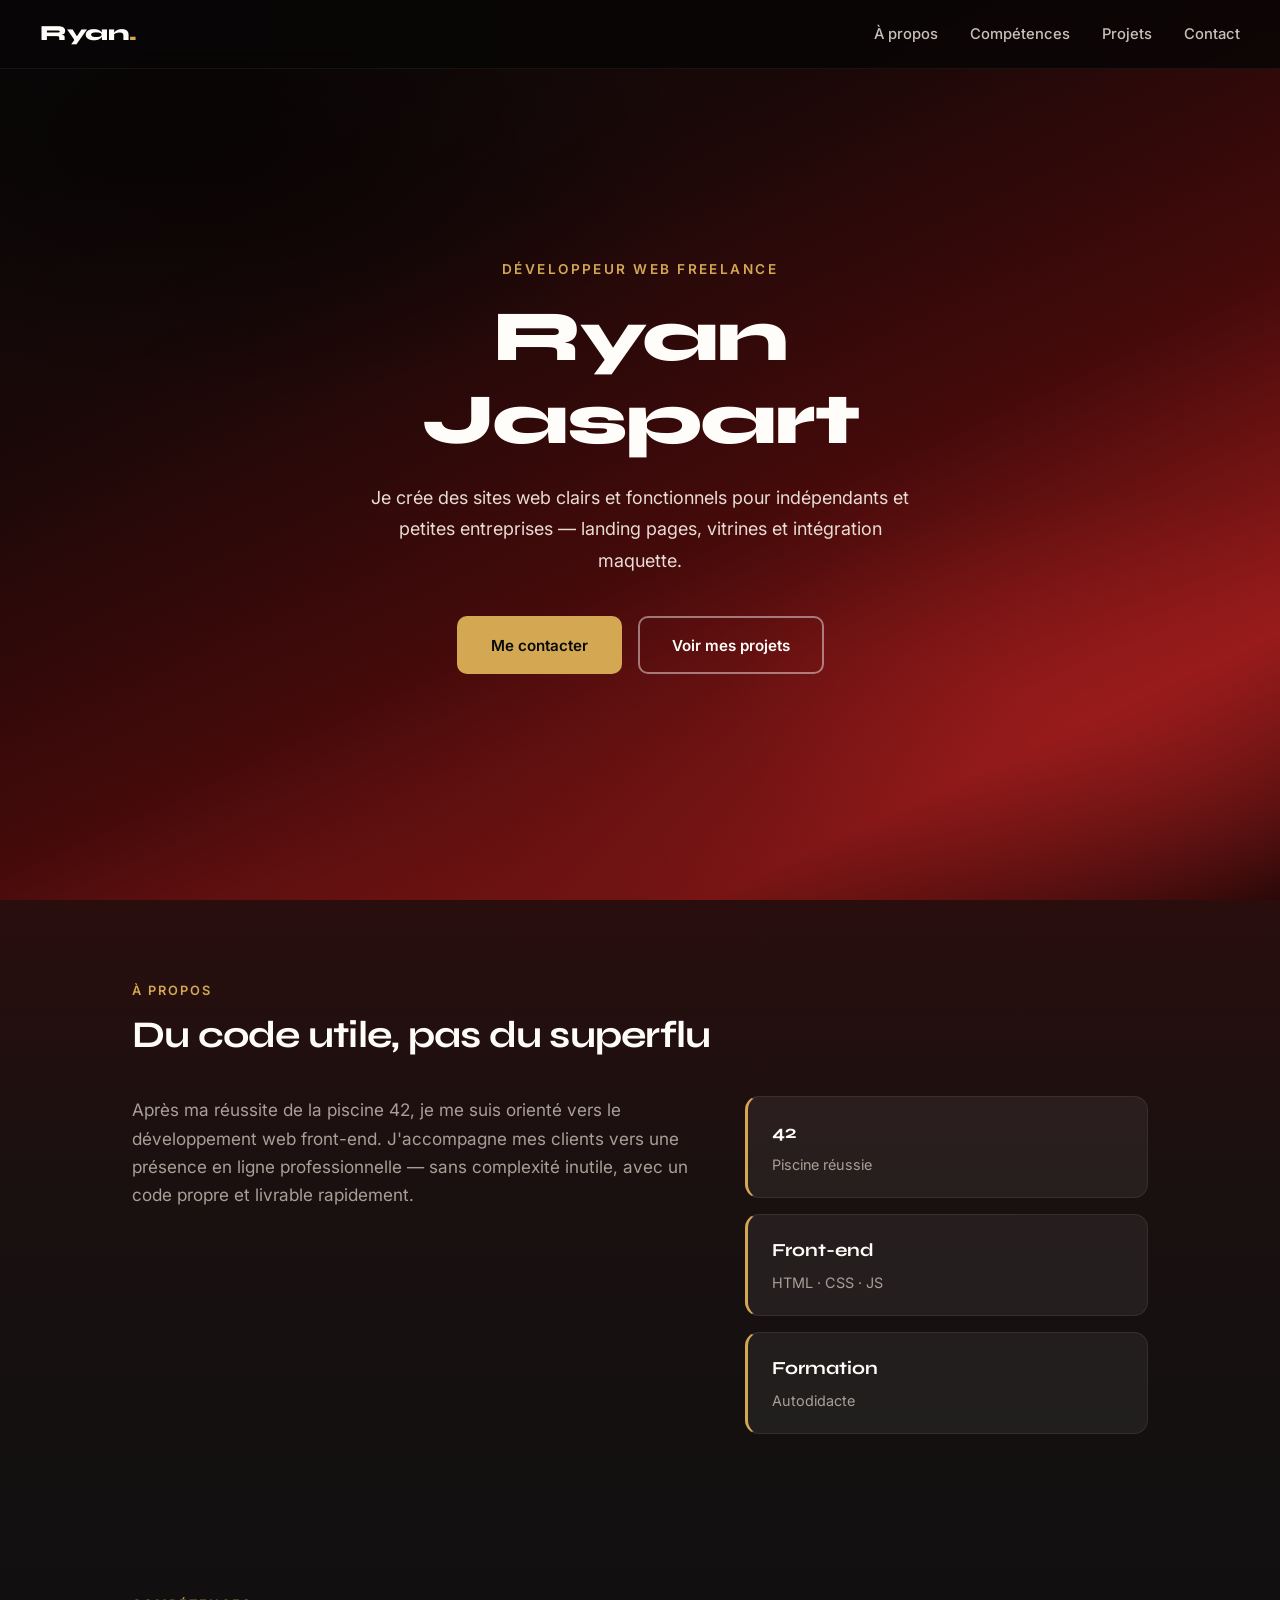
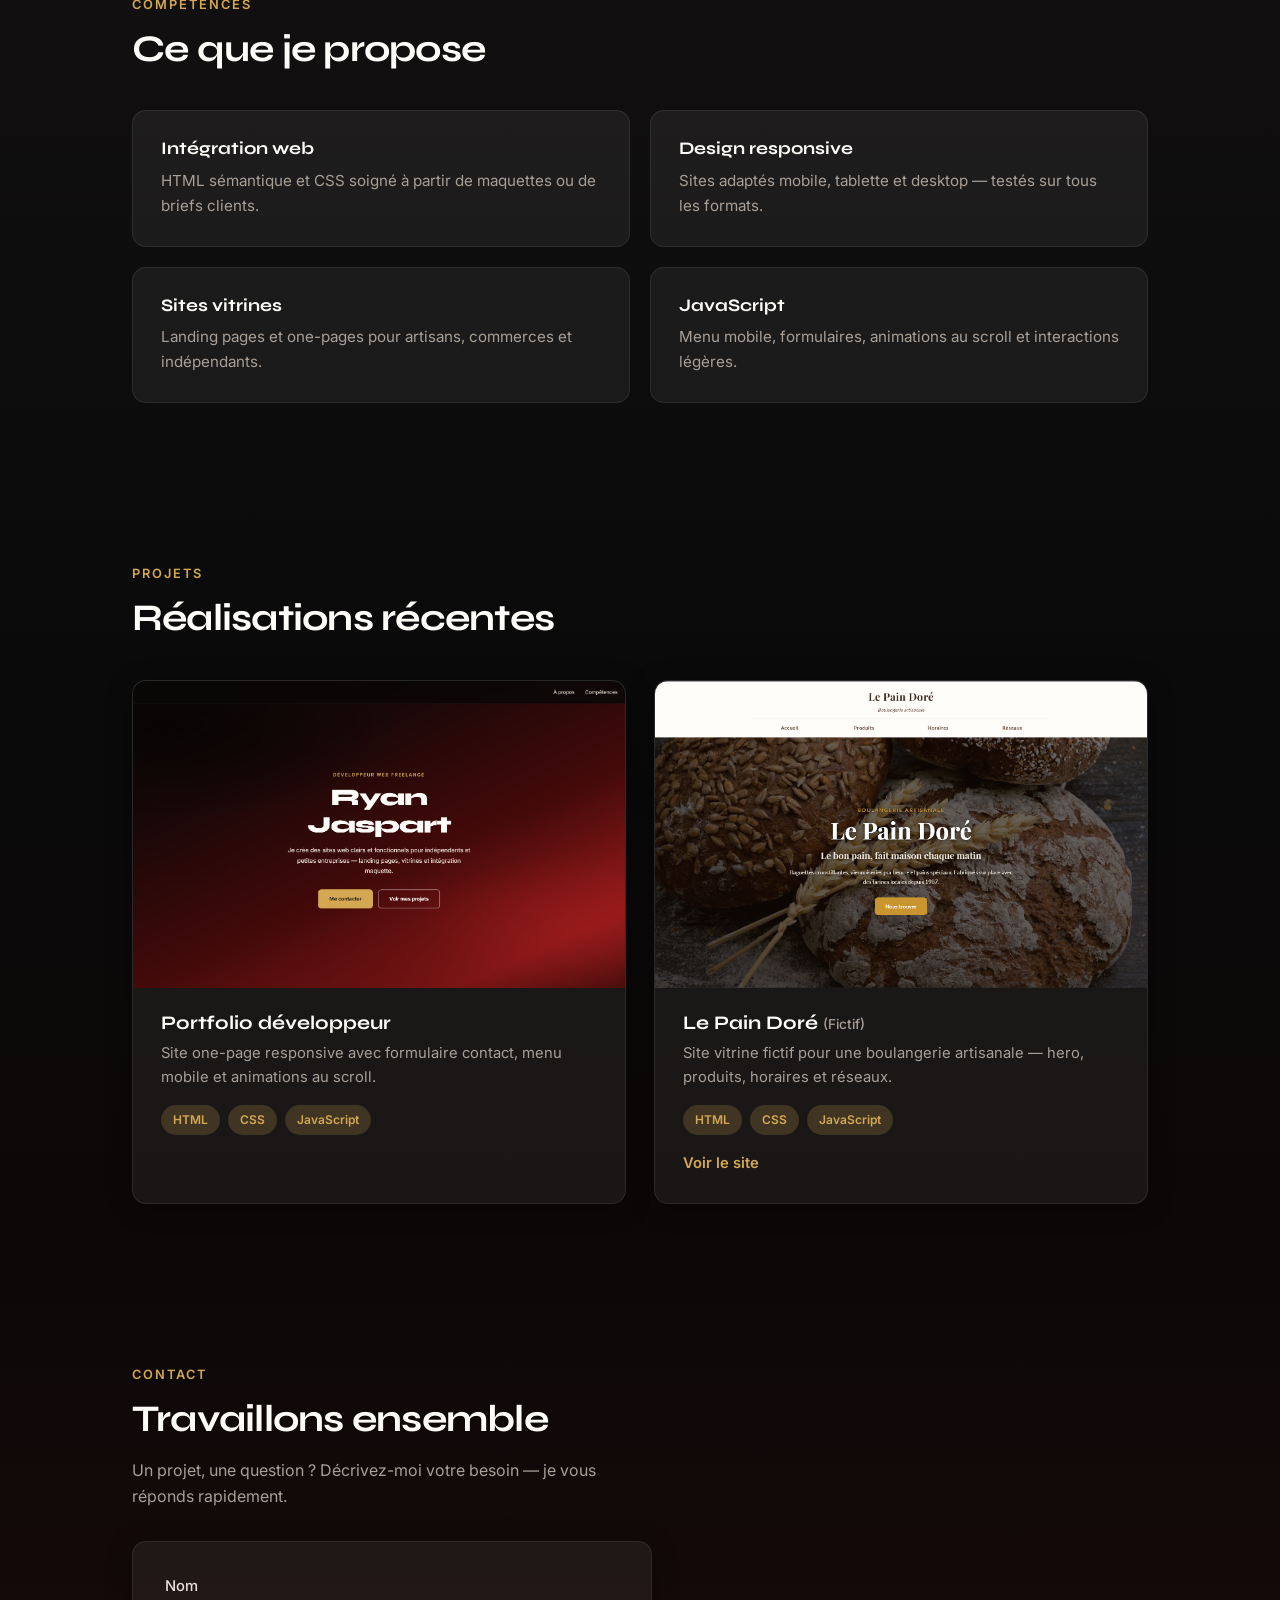
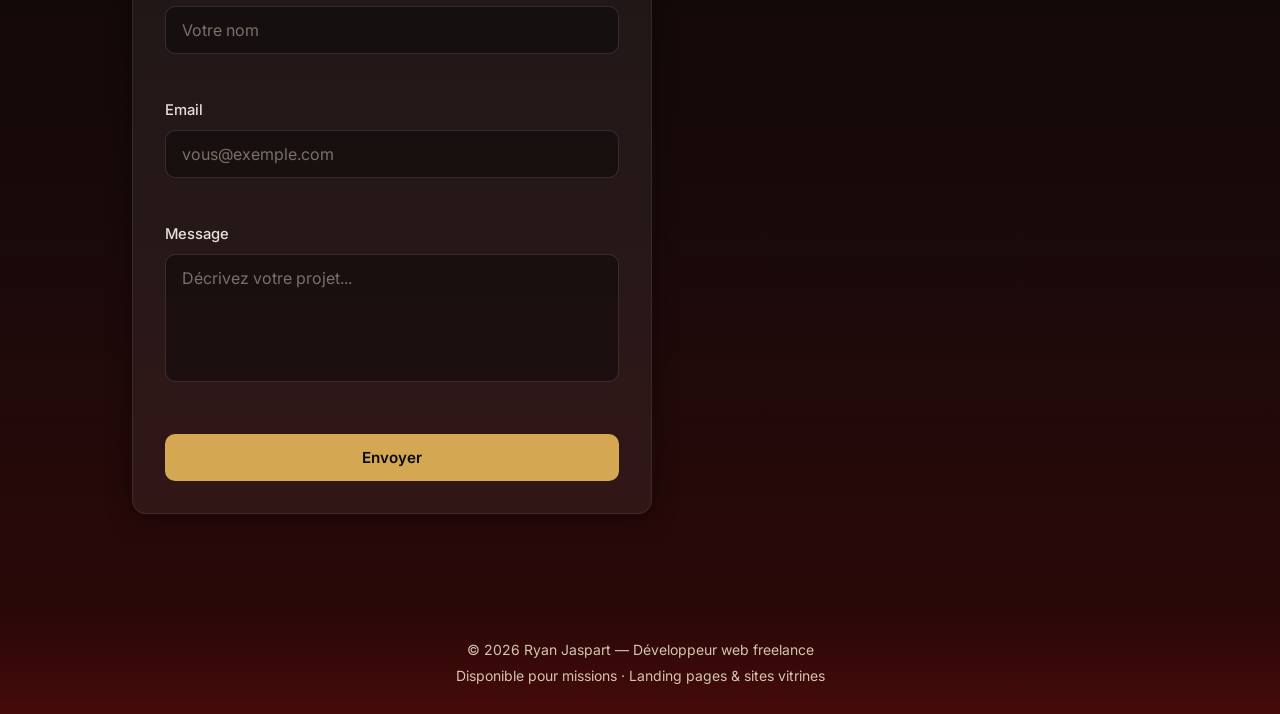
==== portfolio/index.html @ f979cf94 "Prépare le déploiement Netlify et ajoute le lien Pain Doré. Renomme portfolio.html en index.html, aj" ====
<!DOCTYPE html>
<html lang="fr">
<head>
  <meta charset="UTF-8">
  <meta name="viewport" content="width=device-width, initial-scale=1.0">
  <meta name="description" content="Ryan Jaspart, développeur web freelance. Sites vitrines et landing pages pour indépendants et petites entreprises.">
  <title>Ryan Jaspart — Développeur Web</title>

  <link rel="icon" href="favicon.svg" type="image/svg+xml">

  <link rel="preconnect" href="https://fonts.googleapis.com">
  <link rel="preconnect" href="https://fonts.gstatic.com" crossorigin>
  <link href="https://fonts.googleapis.com/css2?family=Inter:wght@400;500;600&family=Syne:wght@600;700;800&display=swap" rel="stylesheet">
  <link rel="stylesheet" href="portfolio.css">
</head>
<body>

  <header class="site-header">
    <a href="#accueil" class="logo">Ryan<span>.</span></a>

    <button
      id="menu-toggle"
      class="menu-toggle"
      type="button"
      aria-label="Ouvrir le menu"
      aria-expanded="false"
    >☰</button>

    <nav id="nav-menu">
      <a href="#apropos">À propos</a>
      <a href="#competences">Compétences</a>
      <a href="#projets">Projets</a>
      <a href="#contact">Contact</a>
    </nav>
  </header>

  <main>

    <section id="accueil" class="hero">
      <div class="hero-inner hero-animate">
        <p class="hero-label">Développeur web freelance</p>
        <h1>Ryan Jaspart</h1>
        <p class="hero-text">Je crée des sites web clairs et fonctionnels pour indépendants et petites entreprises — landing pages, vitrines et intégration maquette.</p>
        <div class="hero-actions">
          <a href="#contact" class="btn btn-primary">Me contacter</a>
          <a href="#projets" class="btn btn-outline">Voir mes projets</a>
        </div>
      </div>
    </section>

    <div class="zone-apropos">
    <section id="apropos" class="section fade-in">
      <p class="section-label">À propos</p>
      <h2>Du code utile, pas du superflu</h2>
      <div class="apropos-grid">
        <p>Après ma réussite de la piscine 42, je me suis orienté vers le développement web front-end. J'accompagne mes clients vers une présence en ligne professionnelle — sans complexité inutile, avec un code propre et livrable rapidement.</p>
        <ul class="apropos-highlights">
          <li>
            <strong>42</strong>
            <span>Piscine réussie</span>
          </li>
          <li>
            <strong>Front-end</strong>
            <span>HTML · CSS · JS</span>
          </li>
          <li>
            <strong>Formation</strong>
            <span>Autodidacte</span>
          </li>
        </ul>
      </div>
    </section>
    </div>

    <div class="zone-dark">
    <section id="competences" class="section fade-in">
      <p class="section-label">Compétences</p>
      <h2>Ce que je propose</h2>
      <div class="skills-grid">
        <article class="skill-card">
          <h3>Intégration web</h3>
          <p>HTML sémantique et CSS soigné à partir de maquettes ou de briefs clients.</p>
        </article>
        <article class="skill-card">
          <h3>Design responsive</h3>
          <p>Sites adaptés mobile, tablette et desktop — testés sur tous les formats.</p>
        </article>
        <article class="skill-card">
          <h3>Sites vitrines</h3>
          <p>Landing pages et one-pages pour artisans, commerces et indépendants.</p>
        </article>
        <article class="skill-card">
          <h3>JavaScript</h3>
          <p>Menu mobile, formulaires, animations au scroll et interactions légères.</p>
        </article>
      </div>
    </section>

    <section id="projets" class="section fade-in">
      <p class="section-label">Projets</p>
      <h2>Réalisations récentes</h2>

      <div class="projets-grid">
        <article class="project-card">
          <div class="project-image">
            <img src="Portfolio.png" alt="Capture du portfolio Ryan Jaspart">
          </div>
          <div class="project-body">
            <h3>Portfolio développeur</h3>
            <p>Site one-page responsive avec formulaire contact, menu mobile et animations au scroll.</p>
            <div class="project-tags">
              <span>HTML</span>
              <span>CSS</span>
              <span>JavaScript</span>
            </div>
          </div>
        </article>

        <article class="project-card">
          <div class="project-image">
            <img src="pain-dore.PNG" alt="Capture du site Le Pain Doré — boulangerie artisanale">
          </div>
          <div class="project-body">
            <h3>Le Pain Doré <span class="project-fictif">(Fictif)</span></h3>
            <p>Site vitrine fictif pour une boulangerie artisanale — hero, produits, horaires et réseaux.</p>
            <div class="project-tags">
              <span>HTML</span>
              <span>CSS</span>
              <span>JavaScript</span>
            </div>
            <a href="https://le-pain-dore.netlify.app" target="_blank" rel="noopener noreferrer" class="project-link">Voir le site</a>
          </div>
        </article>
      </div>
    </section>
    </div>

    <div class="zone-contact">
    <section id="contact" class="section contact-section fade-in">
      <p class="section-label">Contact</p>
      <h2>Travaillons ensemble</h2>
      <p class="contact-intro">Un projet, une question ? Décrivez-moi votre besoin — je vous réponds rapidement.</p>

      <form id="contact-form" class="contact-form" action="https://formspree.io/f/xyegleav" method="post" novalidate>

        <div class="form-group">
          <label for="nom">Nom</label>
          <input type="text" id="nom" name="nom" placeholder="Votre nom">
          <span class="error-message" id="nom-error"></span>
        </div>

        <div class="form-group">
          <label for="email">Email</label>
          <input type="email" id="email" name="email" placeholder="vous@exemple.com">
          <span class="error-message" id="email-error"></span>
        </div>

        <div class="form-group">
          <label for="message">Message</label>
          <textarea id="message" name="message" rows="5" placeholder="Décrivez votre projet..."></textarea>
          <span class="error-message" id="message-error"></span>
        </div>

        <button type="submit" class="btn btn-primary btn-full">Envoyer</button>
        <p id="form-success" class="form-success" hidden>Message envoyé !</p>

      </form>
    </section>
    </div>

  </main>

  <footer>
    <p>&copy; 2026 Ryan Jaspart — Développeur web freelance</p>
    <p>Disponible pour missions · Landing pages & sites vitrines</p>
  </footer>

  <script src="portfolio.js"></script>
</body>
</html>
---- portfolio/portfolio.css ----
:root {
  --crimson: #450a0a;
  --crimson-light: #991b1b;
  --gold: #d4a853;
  --gold-hover: #b8923f;
  --text: #e8e0da;
  --text-muted: #a89f97;
  --white: #fffdf9;
  --dark: #0a0a0a;
  --dark-mid: #141010;
  --surface-glass: rgba(255, 253, 249, 0.06);
  --surface-input: rgba(0, 0, 0, 0.35);
  --shadow: 0 4px 24px rgba(0, 0, 0, 0.35);
  --shadow-hover: 0 12px 32px rgba(0, 0, 0, 0.45);
  --radius: 14px;
}

*, ::before, ::after { box-sizing: border-box; }

html { scroll-padding-top: 80px; }

body {
  margin: 0;
  font-family: 'Inter', sans-serif;
  color: var(--text);
  line-height: 1.65;
  background: var(--dark);
}

h1, h2, h3 {
  font-family: 'Syne', sans-serif;
  line-height: 1.15;
}

.site-header {
  position: fixed;
  top: 0;
  left: 0;
  right: 0;
  z-index: 100;
  display: flex;
  align-items: center;
  justify-content: space-between;
  padding: 1rem 2.5rem;
  background: rgba(8, 6, 6, 0.82);
  backdrop-filter: blur(14px);
  border-bottom: 1px solid rgba(255, 253, 249, 0.06);
}

.logo {
  font-family: 'Syne', sans-serif;
  font-weight: 800;
  font-size: 1.35rem;
  color: var(--white);
  text-decoration: none;
  letter-spacing: -0.02em;
}

.logo span { color: var(--gold); }

.menu-toggle {
  display: none;
  background: none;
  border: 1px solid rgba(255, 253, 249, 0.15);
  border-radius: 8px;
  font-size: 1.4rem;
  padding: 0.2rem 0.55rem;
  cursor: pointer;
  color: var(--text);
}

nav {
  display: flex;
  gap: 2rem;
}

nav a {
  color: #c9c0b8;
  text-decoration: none;
  font-weight: 500;
  font-size: 0.925rem;
  transition: color 0.2s;
}

nav a:hover { color: var(--gold); }

.hero {
  position: relative;
  min-height: 100vh;
  display: flex;
  align-items: center;
  justify-content: center;
  padding: 7rem 2rem 5rem;
  text-align: center;
  color: var(--white);
  overflow: hidden;
  background:
    radial-gradient(ellipse 70% 55% at 15% 15%, rgba(0, 0, 0, 0.55) 0%, transparent 55%),
    radial-gradient(ellipse 60% 45% at 88% 78%, rgba(153, 27, 27, 0.45) 0%, transparent 52%),
    radial-gradient(ellipse 90% 70% at 50% 110%, rgba(69, 10, 10, 0.55) 0%, transparent 58%),
    linear-gradient(155deg, #0a0a0a 0%, #1a0808 30%, #450a0a 58%, #991b1b 82%, #2a0808 100%);
}

.hero-inner {
  max-width: 720px;
}

.hero-label {
  margin: 0 0 1rem;
  font-size: 0.85rem;
  font-weight: 600;
  letter-spacing: 0.18em;
  text-transform: uppercase;
  color: var(--gold);
}

.hero h1 {
  font-size: clamp(2.75rem, 8vw, 4.5rem);
  font-weight: 800;
  margin: 0 0 1.25rem;
  letter-spacing: -0.03em;
}

.hero-text {
  margin: 0 auto 2.5rem;
  max-width: 560px;
  font-size: 1.125rem;
  color: #e8dcd4;
  line-height: 1.75;
}

.hero-actions {
  display: flex;
  flex-wrap: wrap;
  gap: 1rem;
  justify-content: center;
}

.hero-animate .hero-label { animation: heroFadeIn 1s ease 0.15s forwards; opacity: 0; }
.hero-animate h1 { animation: heroFadeIn 1s ease 0.35s forwards; opacity: 0; }
.hero-animate .hero-text { animation: heroFadeIn 1s ease 0.55s forwards; opacity: 0; }
.hero-animate .hero-actions { animation: heroFadeIn 1s ease 0.75s forwards; opacity: 0; }

@keyframes heroFadeIn {
  from {
    opacity: 0;
    transform: translateY(28px);
  }
  to {
    opacity: 1;
    transform: translateY(0);
  }
}

.btn {
  display: inline-block;
  padding: 0.9rem 2rem;
  border-radius: 10px;
  font-weight: 600;
  font-size: 0.95rem;
  text-decoration: none;
  border: 2px solid transparent;
  cursor: pointer;
  transition: background 0.2s, color 0.2s, transform 0.2s, border-color 0.2s;
}

.btn-primary {
  background: var(--gold);
  color: var(--dark);
}

.btn-primary:hover {
  background: var(--gold-hover);
  transform: translateY(-2px);
}

.btn-outline {
  background: transparent;
  color: var(--white);
  border-color: rgba(255, 253, 249, 0.45);
}

.btn-outline:hover {
  border-color: var(--gold);
  color: var(--gold);
  transform: translateY(-2px);
}

.btn-full { width: 100%; }

button.btn-primary {
  border: none;
  font-family: inherit;
  color: var(--dark);
}

button.btn-primary:disabled {
  opacity: 0.65;
  cursor: not-allowed;
  transform: none;
}

.zone-apropos {
  background: linear-gradient(180deg, #2a0e0e 0%, #1a1010 45%, #121010 100%);
}

.zone-dark {
  background: linear-gradient(180deg, #121010 0%, #0a0a0a 55%, #0d0808 100%);
}

.zone-contact {
  background: linear-gradient(180deg, #0d0808 0%, #1a0a0a 60%, #2a0808 100%);
}

.section {
  max-width: 1080px;
  margin: 0 auto;
  padding: 5rem 2rem;
}

.section-label {
  display: block;
  margin: 0 0 0.75rem;
  font-size: 0.8rem;
  font-weight: 600;
  letter-spacing: 0.16em;
  text-transform: uppercase;
  color: var(--gold);
}

.section h2 {
  font-size: clamp(1.75rem, 4vw, 2.35rem);
  font-weight: 700;
  margin: 0 0 2.5rem;
  color: var(--white);
  letter-spacing: -0.02em;
}

.apropos-grid {
  display: grid;
  grid-template-columns: 1.4fr 1fr;
  gap: 3rem;
  align-items: start;
}

.apropos-grid > p {
  margin: 0;
  font-size: 1.075rem;
  color: var(--text-muted);
}

.apropos-highlights {
  list-style: none;
  margin: 0;
  padding: 0;
  display: flex;
  flex-direction: column;
  gap: 1rem;
}

.apropos-highlights li {
  background: var(--surface-glass);
  padding: 1.25rem 1.5rem;
  border-radius: var(--radius);
  border: 1px solid rgba(255, 253, 249, 0.08);
  border-left: 3px solid var(--gold);
  transition: transform 0.25s, background 0.25s, box-shadow 0.25s;
}

.apropos-highlights li:hover {
  transform: translateY(-4px);
  background: rgba(255, 253, 249, 0.09);
  box-shadow: var(--shadow-hover);
}

.apropos-highlights strong {
  display: block;
  font-family: 'Syne', sans-serif;
  font-size: 1.15rem;
  color: var(--white);
  margin-bottom: 0.2rem;
}

.apropos-highlights span {
  font-size: 0.9rem;
  color: var(--text-muted);
}

.skills-grid {
  display: grid;
  grid-template-columns: repeat(2, 1fr);
  gap: 1.25rem;
}

.skill-card {
  background: var(--surface-glass);
  border: 1px solid rgba(255, 253, 249, 0.08);
  padding: 1.75rem;
  border-radius: var(--radius);
  transition: transform 0.25s, background 0.25s, box-shadow 0.25s;
}

.skill-card:hover {
  transform: translateY(-4px);
  background: rgba(255, 253, 249, 0.09);
  box-shadow: var(--shadow-hover);
}

.skill-card h3 {
  margin: 0 0 0.5rem;
  font-size: 1.1rem;
  color: var(--white);
}

.skill-card p {
  margin: 0;
  font-size: 0.95rem;
  color: var(--text-muted);
}

.projets-grid {
  display: grid;
  grid-template-columns: repeat(2, 1fr);
  gap: 1.75rem;
}

.project-card {
  background: var(--surface-glass);
  border: 1px solid rgba(255, 253, 249, 0.08);
  border-radius: var(--radius);
  box-shadow: var(--shadow);
  overflow: hidden;
  transition: transform 0.25s, background 0.25s, box-shadow 0.25s;
}

.project-card:hover {
  transform: translateY(-6px);
  background: rgba(255, 253, 249, 0.09);
  box-shadow: var(--shadow-hover);
}

.project-image {
  overflow: hidden;
  aspect-ratio: 16 / 10;
}

.project-image img {
  width: 100%;
  height: 100%;
  object-fit: cover;
  display: block;
  transition: transform 0.4s ease;
}

.project-card:hover .project-image img {
  transform: scale(1.04);
}

.project-body {
  padding: 1.5rem 1.75rem 1.75rem;
  display: flex;
  flex-direction: column;
  flex-grow: 1;
}

.project-body h3 {
  margin: 0 0 0.5rem;
  font-size: 1.2rem;
  color: var(--white);
}

.project-fictif {
  font-family: 'Inter', sans-serif;
  font-weight: 500;
  font-size: 0.85rem;
  color: var(--text-muted);
}

.project-body p {
  margin: 0 0 1rem;
  font-size: 0.925rem;
  color: var(--text-muted);
  line-height: 1.6;
}

.project-tags {
  display: flex;
  flex-wrap: wrap;
  gap: 0.5rem;
}

.project-tags span {
  font-size: 0.75rem;
  font-weight: 600;
  padding: 0.3rem 0.75rem;
  border-radius: 999px;
  background: rgba(212, 168, 83, 0.2);
  color: var(--gold);
}

.project-link {
  display: inline-block;
  margin-top: auto;
  padding-top: 1rem;
  color: var(--gold);
  font-weight: 600;
  font-size: 0.925rem;
  text-decoration: none;
  transition: color 0.2s;
}

.project-link:hover {
  color: var(--gold-hover);
}

.contact-section {
  padding-bottom: 6rem;
}

.contact-intro {
  margin: -1.5rem 0 2rem;
  color: var(--text-muted);
  max-width: 480px;
}

.contact-form {
  max-width: 520px;
  background: var(--surface-glass);
  border: 1px solid rgba(255, 253, 249, 0.08);
  padding: 2rem;
  border-radius: var(--radius);
  box-shadow: var(--shadow);
}

.form-group { margin-bottom: 1.25rem; }

.form-group label {
  display: block;
  margin-bottom: 0.45rem;
  font-weight: 500;
  font-size: 0.925rem;
  color: var(--text);
}

.form-group input,
.form-group textarea {
  width: 100%;
  padding: 0.8rem 1rem;
  border: 1px solid rgba(255, 253, 249, 0.12);
  border-radius: 10px;
  font-family: inherit;
  font-size: 1rem;
  color: var(--text);
  background: var(--surface-input);
  transition: border-color 0.2s, box-shadow 0.2s;
}

.form-group textarea {
  resize: none;
}

.form-group input::placeholder,
.form-group textarea::placeholder {
  color: #7a7068;
}

.form-group input:focus,
.form-group textarea:focus {
  outline: none;
  border-color: var(--gold);
  box-shadow: 0 0 0 3px rgba(212, 168, 83, 0.2);
}

.error-message {
  display: block;
  color: #f87171;
  font-size: 0.85rem;
  margin-top: 0.35rem;
  min-height: 1.2rem;
}

.form-success {
  margin-top: 1rem;
  color: #4ade80;
  font-weight: 600;
  text-align: center;
}

footer {
  background: linear-gradient(180deg, #2a0808 0%, var(--crimson) 100%);
  color: #d4c4b0;
  text-align: center;
  padding: 1.5rem 2rem;
}

footer p {
  margin: 0.2rem 0;
  font-size: 0.875rem;
}

.fade-in {
  opacity: 0;
  transform: translateY(28px);
  transition: opacity 0.8s ease-out, transform 0.8s ease-out;
}

.fade-in.visible {
  opacity: 1;
  transform: translateY(0);
}

@media (max-width: 768px) {
  .site-header { padding: 1rem 1.25rem; }

  .menu-toggle { display: block; }

  nav {
    display: none;
    position: absolute;
    top: 100%;
    left: 0;
    right: 0;
    flex-direction: column;
    gap: 0;
    background: rgba(12, 10, 10, 0.98);
    border-bottom: 1px solid rgba(255, 253, 249, 0.06);
    padding: 0.5rem 0;
  }

  nav a {
    padding: 0.85rem 1.25rem;
  }

  nav.nav-open { display: flex; }

  .hero { min-height: 100svh; padding: 6rem 1.5rem 4rem; }

  .section { padding: 3.5rem 1.25rem; }

  .apropos-grid {
    grid-template-columns: 1fr;
    gap: 2rem;
  }

  .skills-grid,
  .projets-grid {
    grid-template-columns: 1fr;
  }
}
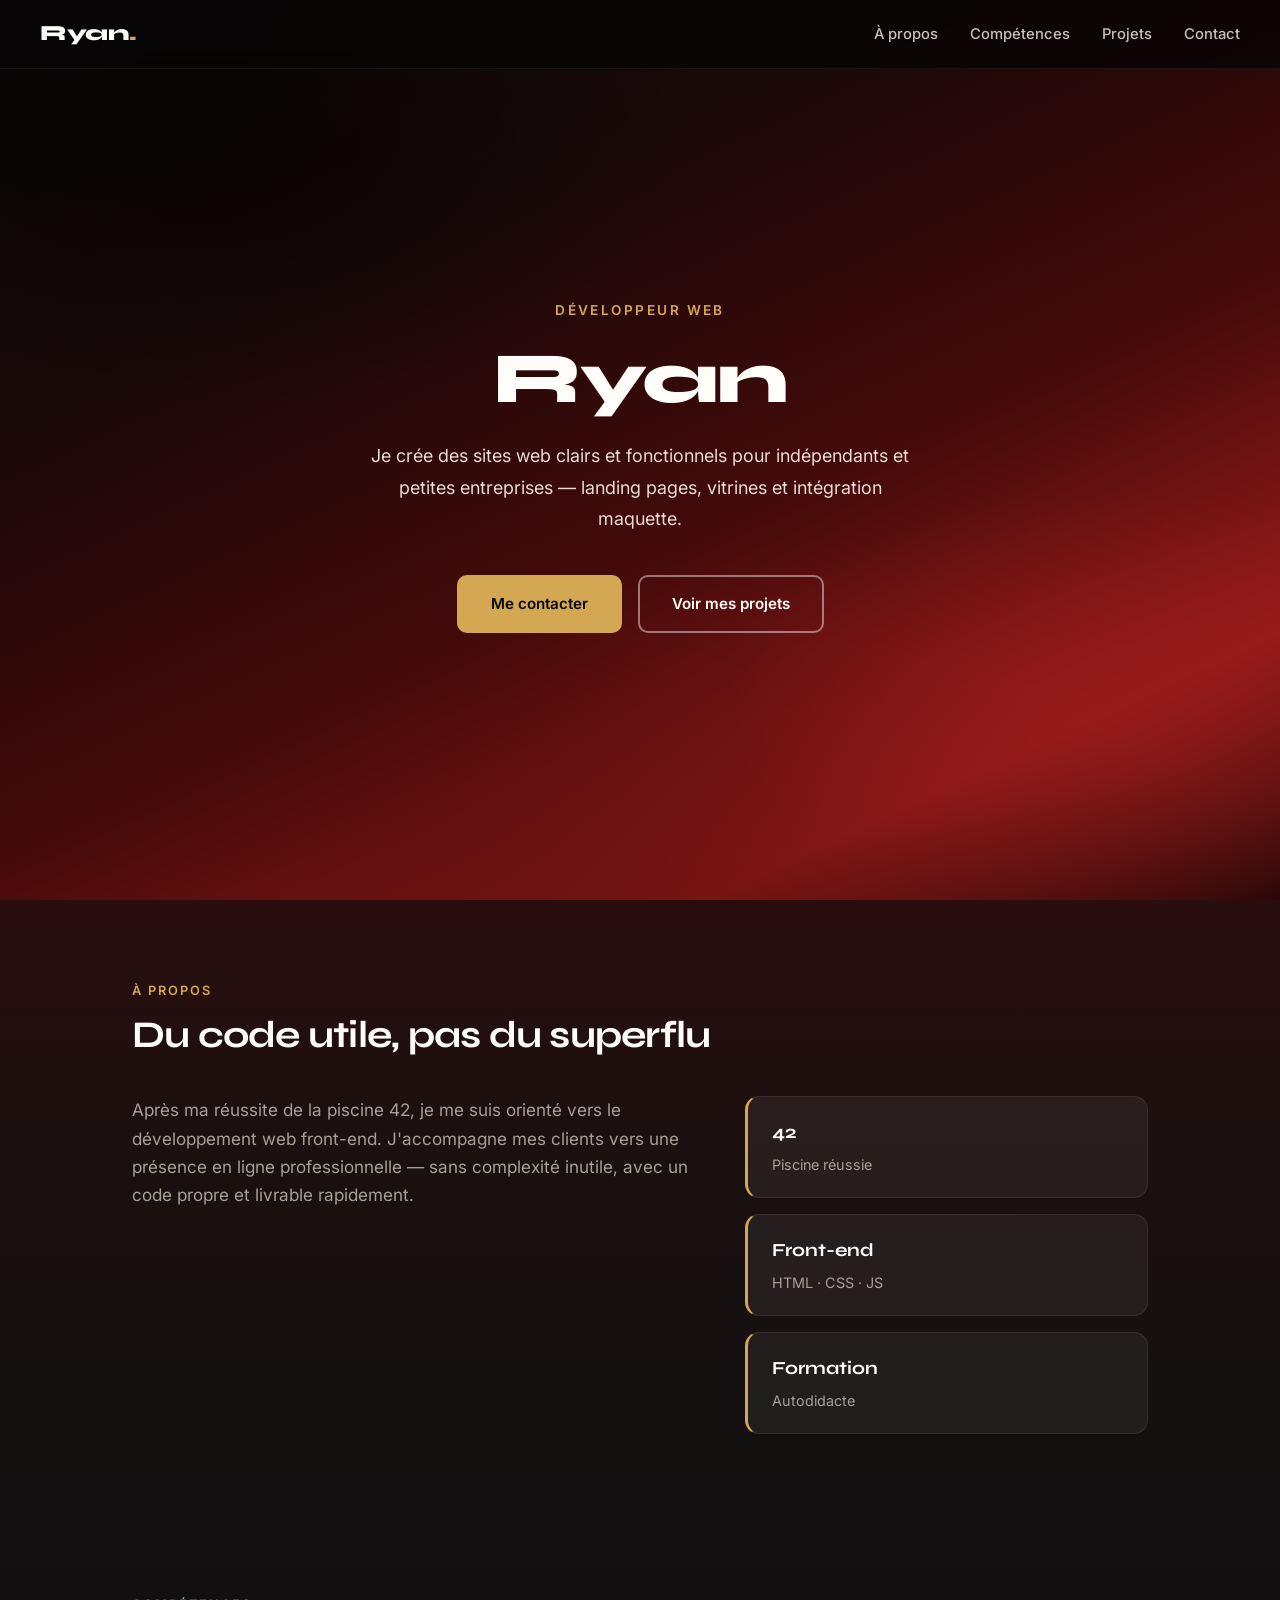
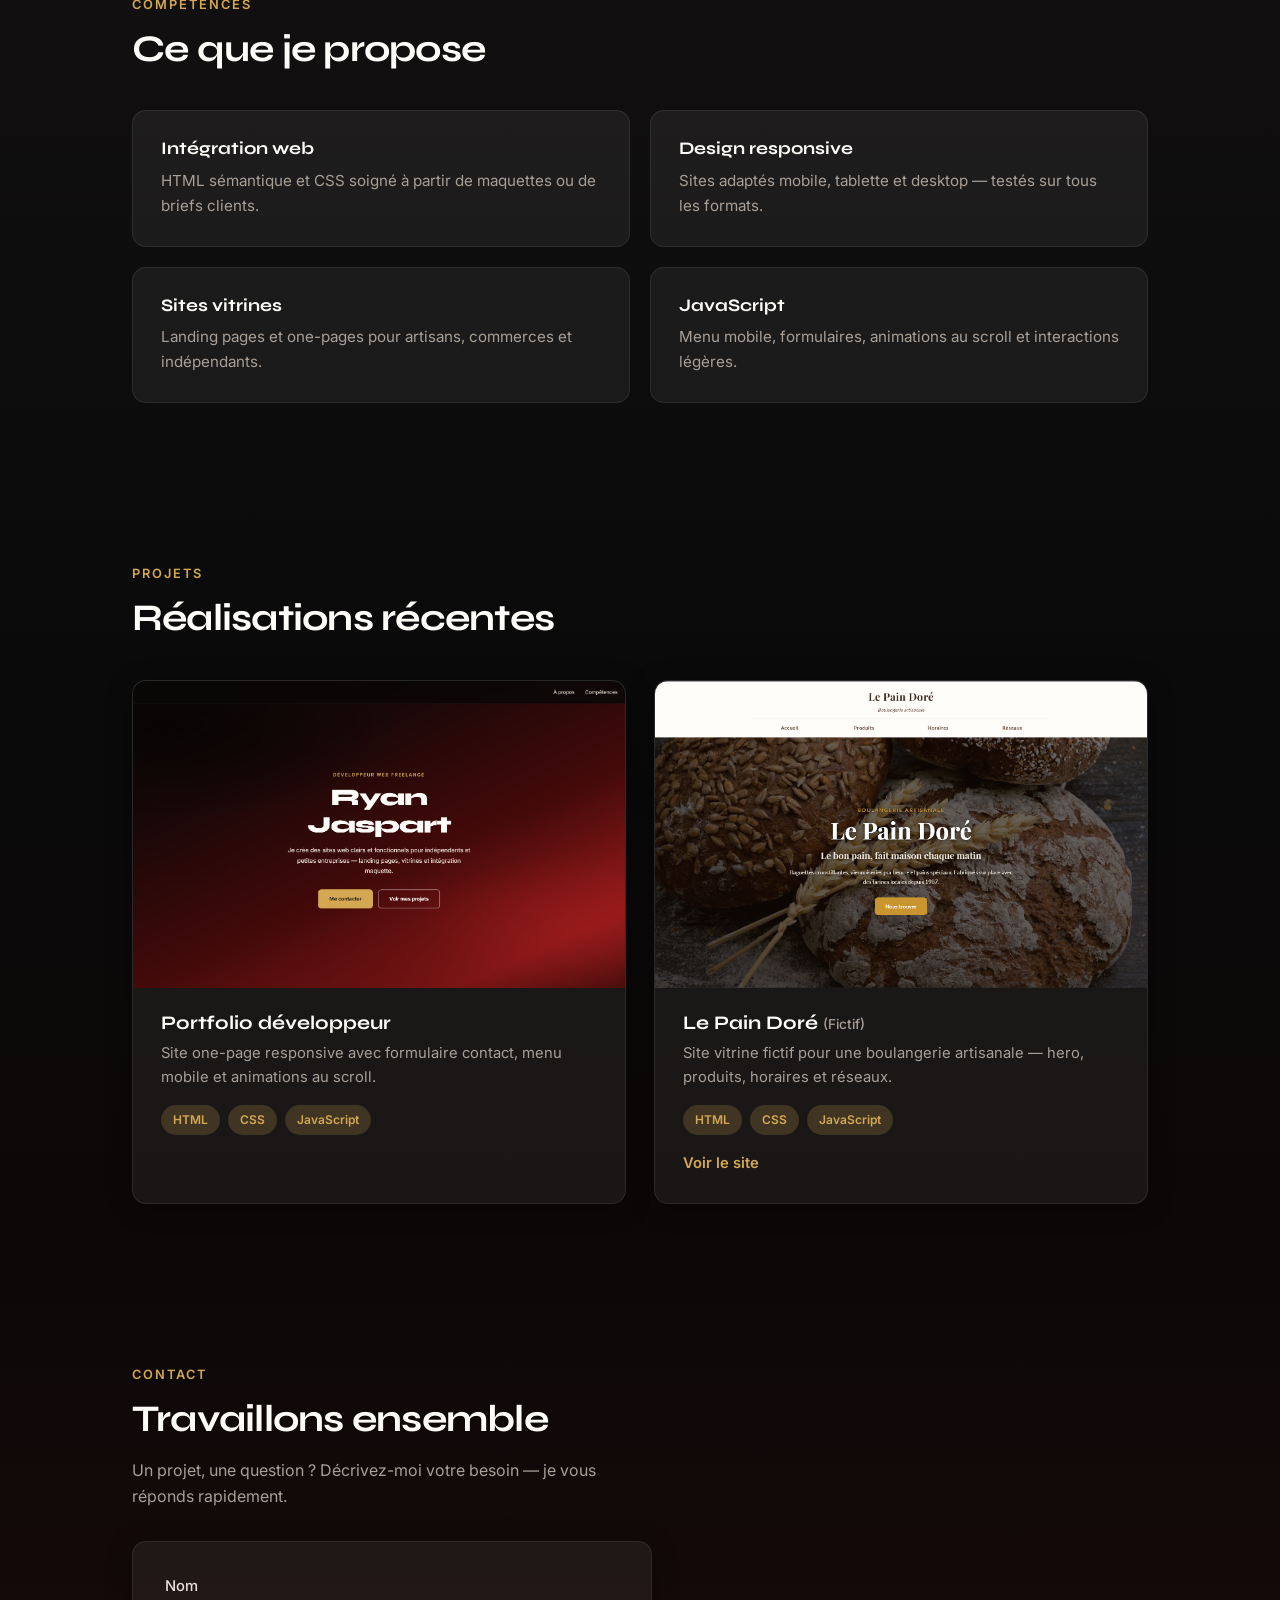
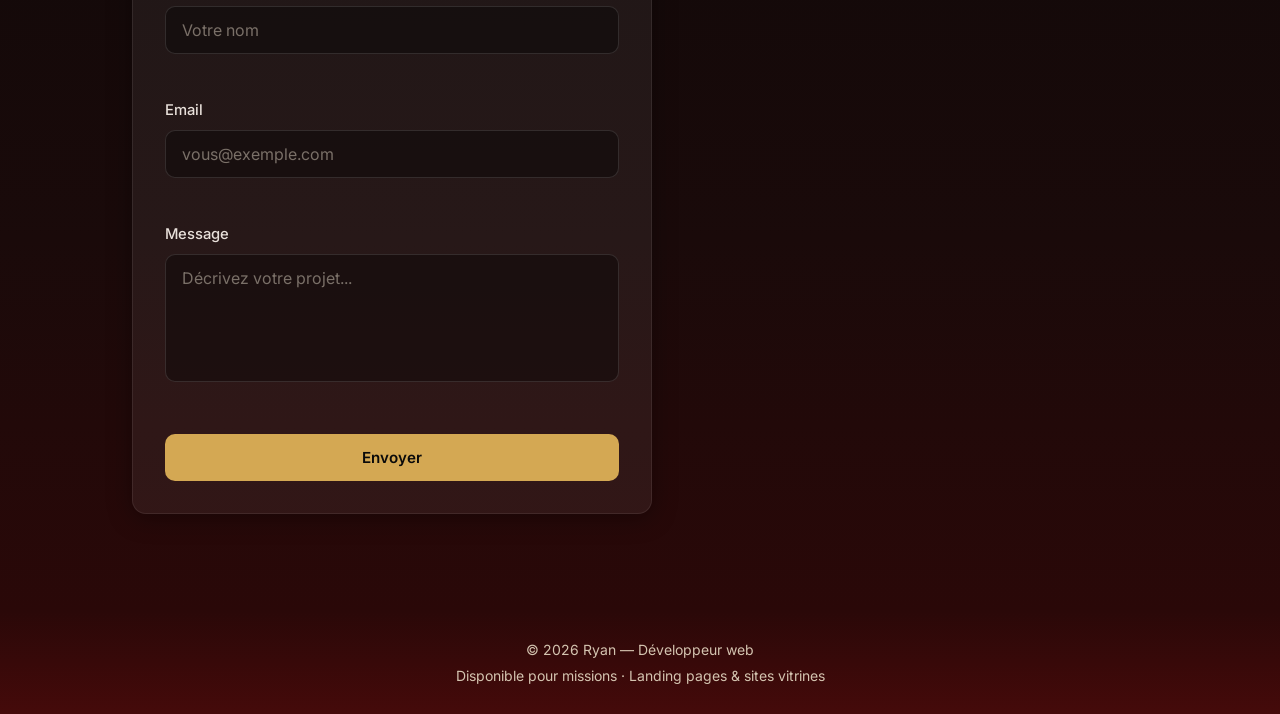
==== commit f1b57f19: "Retire freelance et Jaspart de l accueil et du footer du portfolio. Co-authored-by: Cursor <cursorag" ====
--- a/portfolio/index.html
+++ b/portfolio/index.html
@@ -38,8 +38,8 @@
 
     <section id="accueil" class="hero">
       <div class="hero-inner hero-animate">
-        <p class="hero-label">Développeur web freelance</p>
-        <h1>Ryan Jaspart</h1>
+        <p class="hero-label">Développeur web</p>
+        <h1>Ryan</h1>
         <p class="hero-text">Je crée des sites web clairs et fonctionnels pour indépendants et petites entreprises — landing pages, vitrines et intégration maquette.</p>
         <div class="hero-actions">
           <a href="#contact" class="btn btn-primary">Me contacter</a>
@@ -171,7 +171,7 @@
   </main>
 
   <footer>
-    <p>&copy; 2026 Ryan Jaspart — Développeur web freelance</p>
+    <p>&copy; 2026 Ryan — Développeur web</p>
     <p>Disponible pour missions · Landing pages & sites vitrines</p>
   </footer>
 
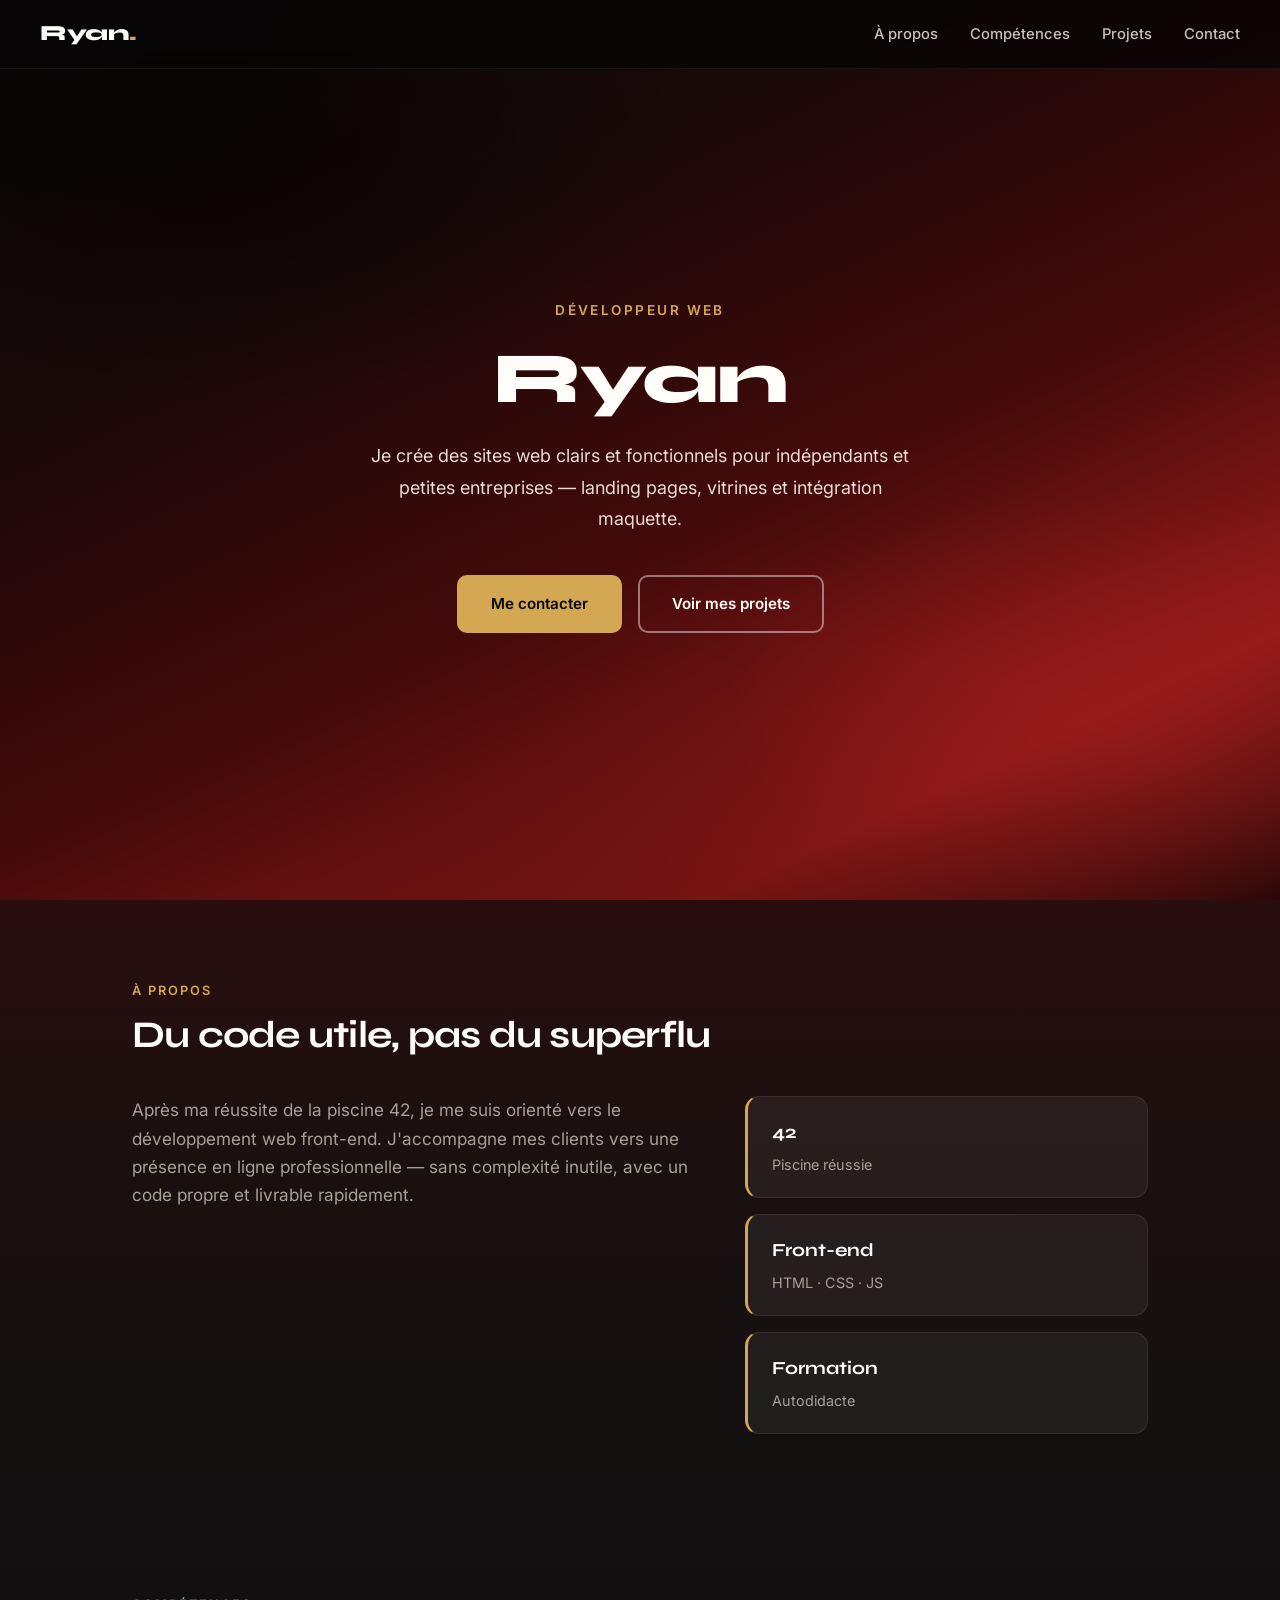
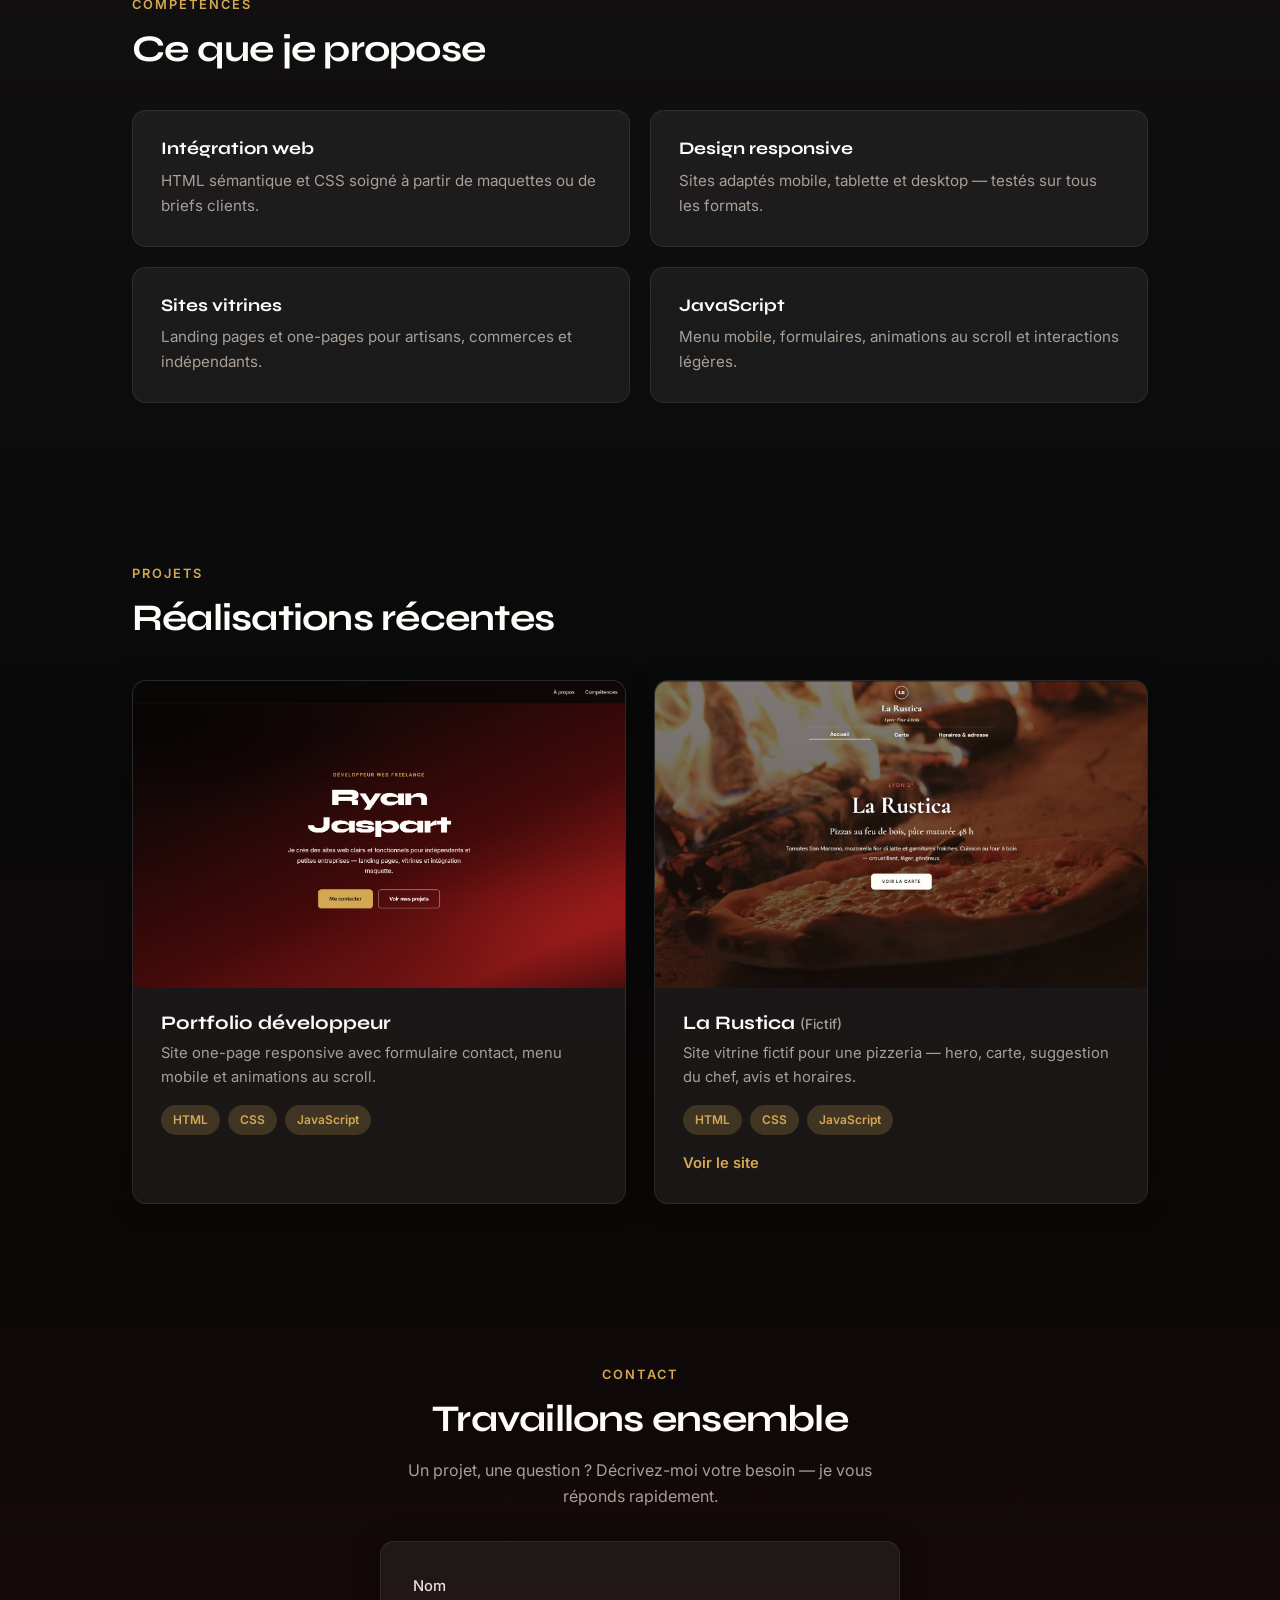
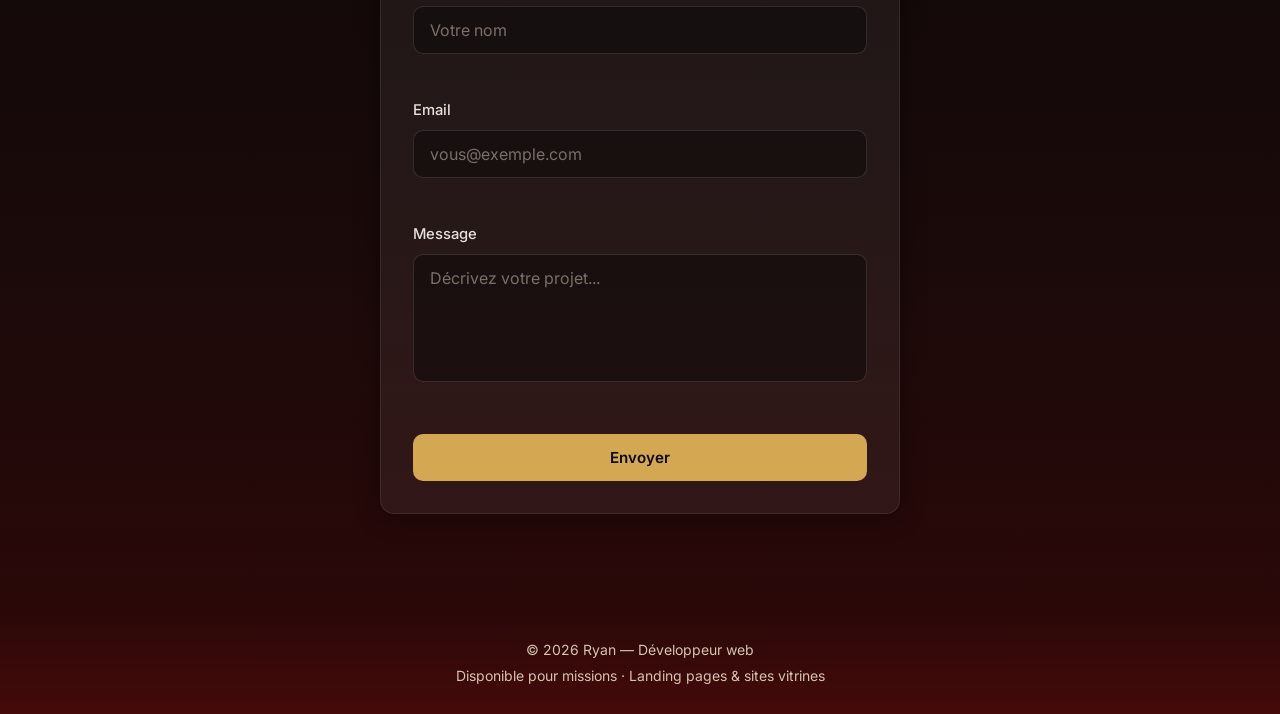
==== commit 96d88815: "Remplace Le Pain Dore par La Rustica dans le portfolio. Met a jour le lien Netlify, la capture et la" ====
--- a/portfolio/index.html
+++ b/portfolio/index.html
@@ -118,17 +118,17 @@
 
         <article class="project-card">
           <div class="project-image">
-            <img src="pain-dore.PNG" alt="Capture du site Le Pain Doré — boulangerie artisanale">
+            <img src="La-Rustica.png" alt="Capture du site La Rustica — pizzeria au feu de bois">
           </div>
           <div class="project-body">
-            <h3>Le Pain Doré <span class="project-fictif">(Fictif)</span></h3>
-            <p>Site vitrine fictif pour une boulangerie artisanale — hero, produits, horaires et réseaux.</p>
+            <h3>La Rustica <span class="project-fictif">(Fictif)</span></h3>
+            <p>Site vitrine fictif pour une pizzeria — hero, carte, suggestion du chef, avis et horaires.</p>
             <div class="project-tags">
               <span>HTML</span>
               <span>CSS</span>
               <span>JavaScript</span>
             </div>
-            <a href="https://le-pain-dore.netlify.app" target="_blank" rel="noopener noreferrer" class="project-link">Voir le site</a>
+            <a href="https://la-rustica-pizza.netlify.app" target="_blank" rel="noopener noreferrer" class="project-link">Voir le site</a>
           </div>
         </article>
       </div>
--- a/portfolio/portfolio.css
+++ b/portfolio/portfolio.css
@@ -415,16 +415,19 @@
 
 .contact-section {
   padding-bottom: 6rem;
+  text-align: center;
 }
 
 .contact-intro {
-  margin: -1.5rem 0 2rem;
+  margin: -1.5rem auto 2rem;
   color: var(--text-muted);
   max-width: 480px;
 }
 
 .contact-form {
   max-width: 520px;
+  margin: 0 auto;
+  text-align: left;
   background: var(--surface-glass);
   border: 1px solid rgba(255, 253, 249, 0.08);
   padding: 2rem;
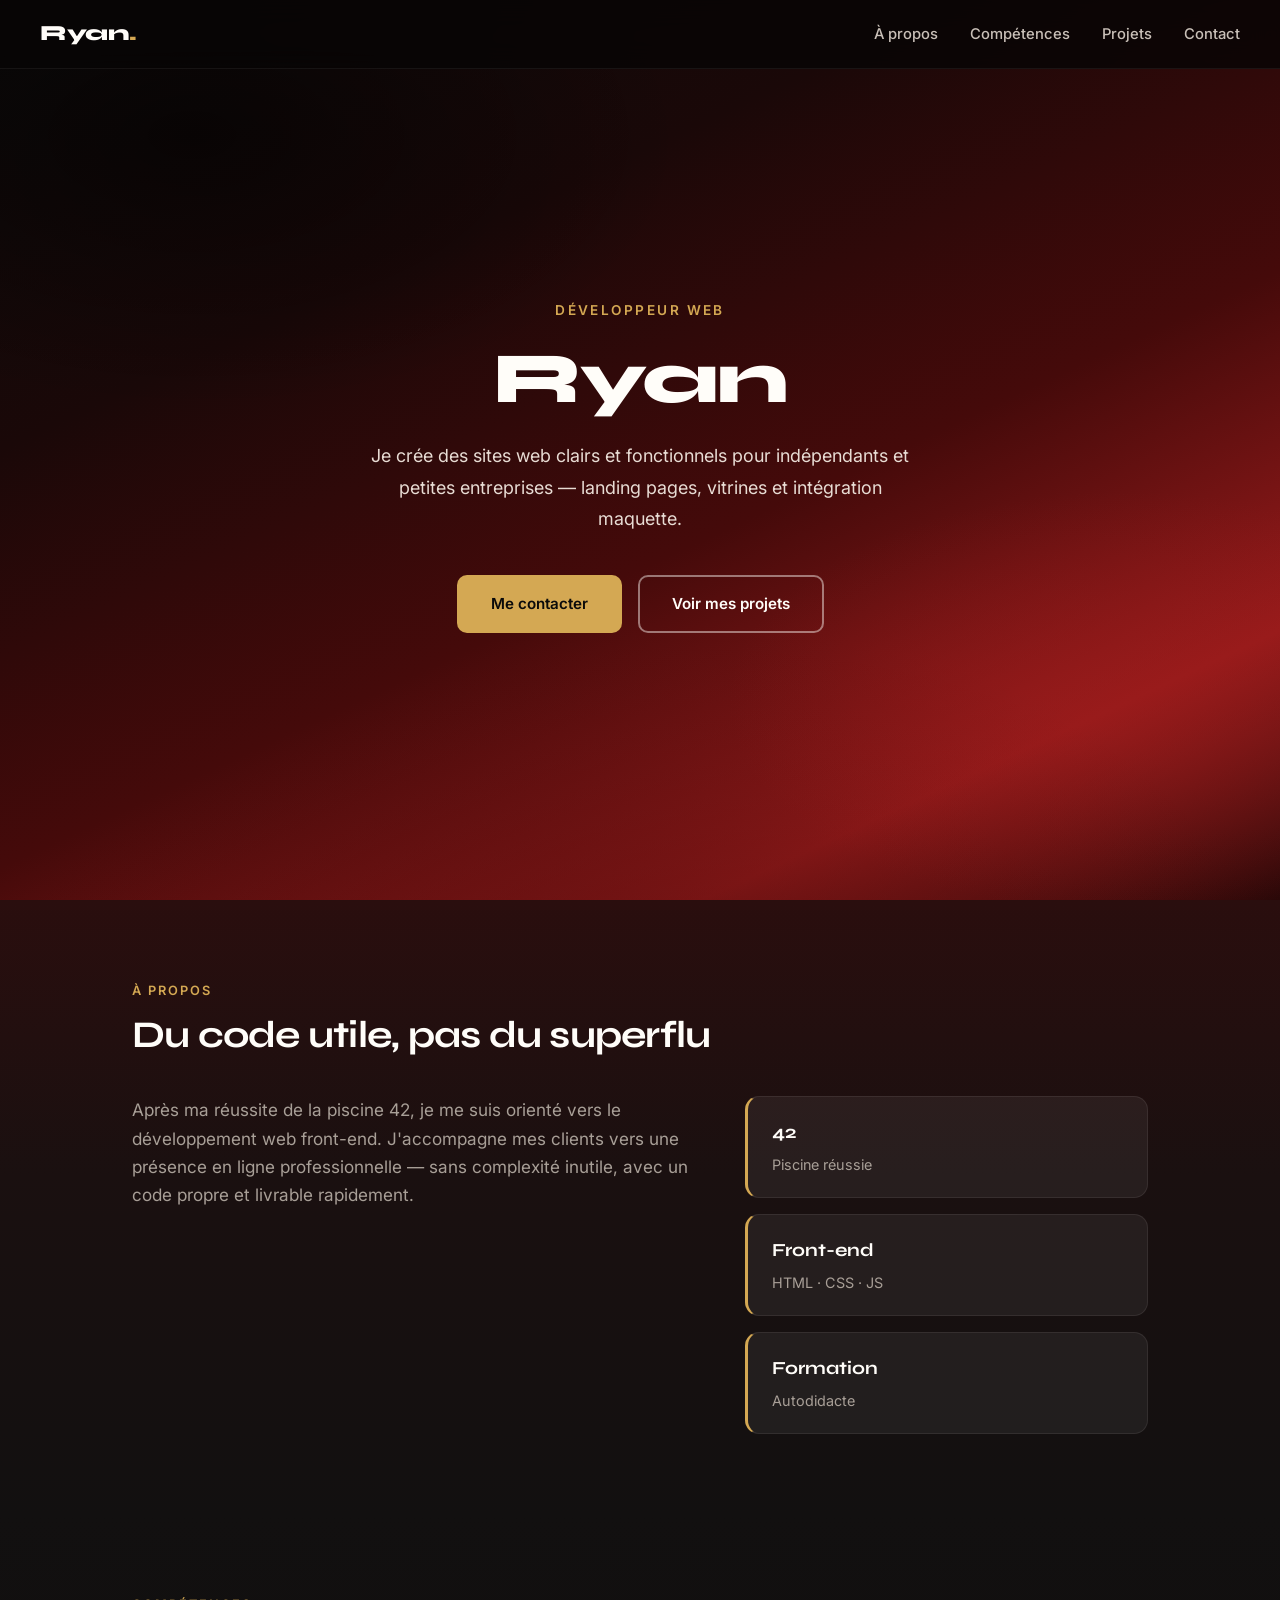
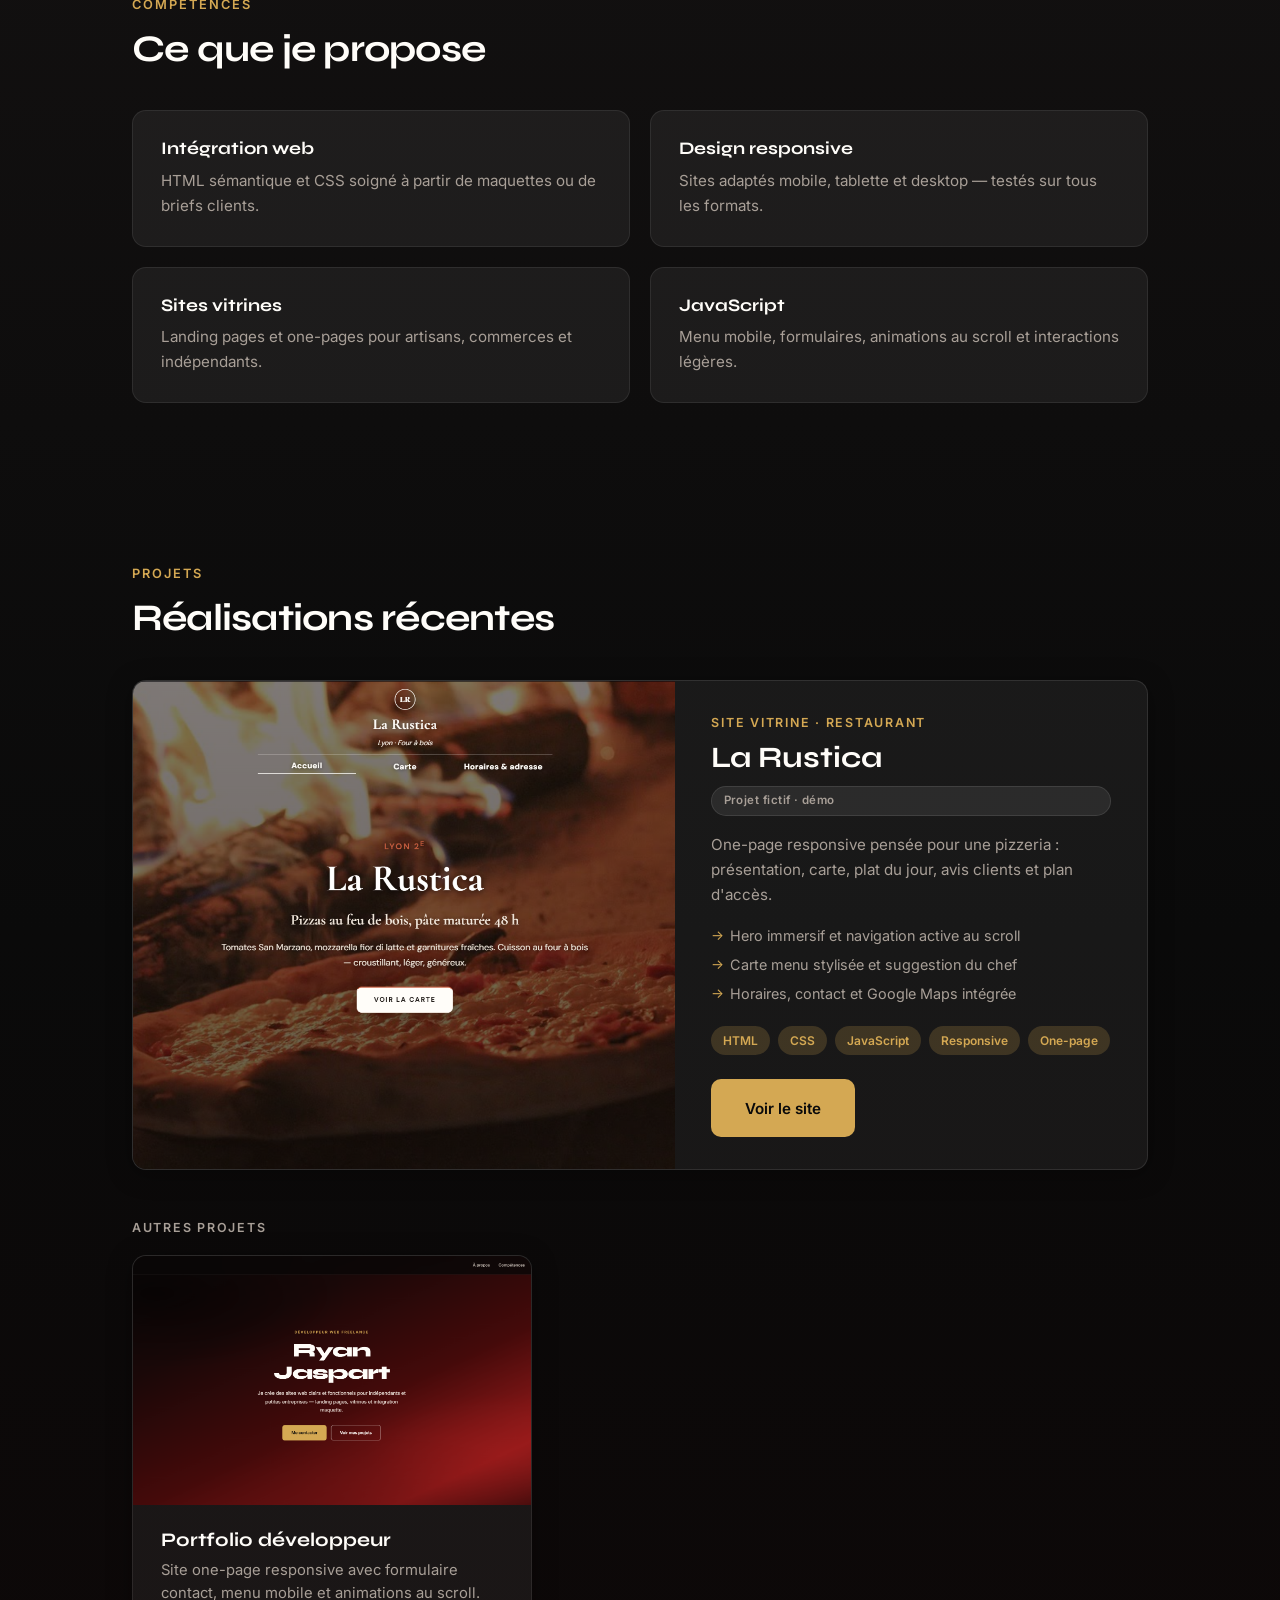
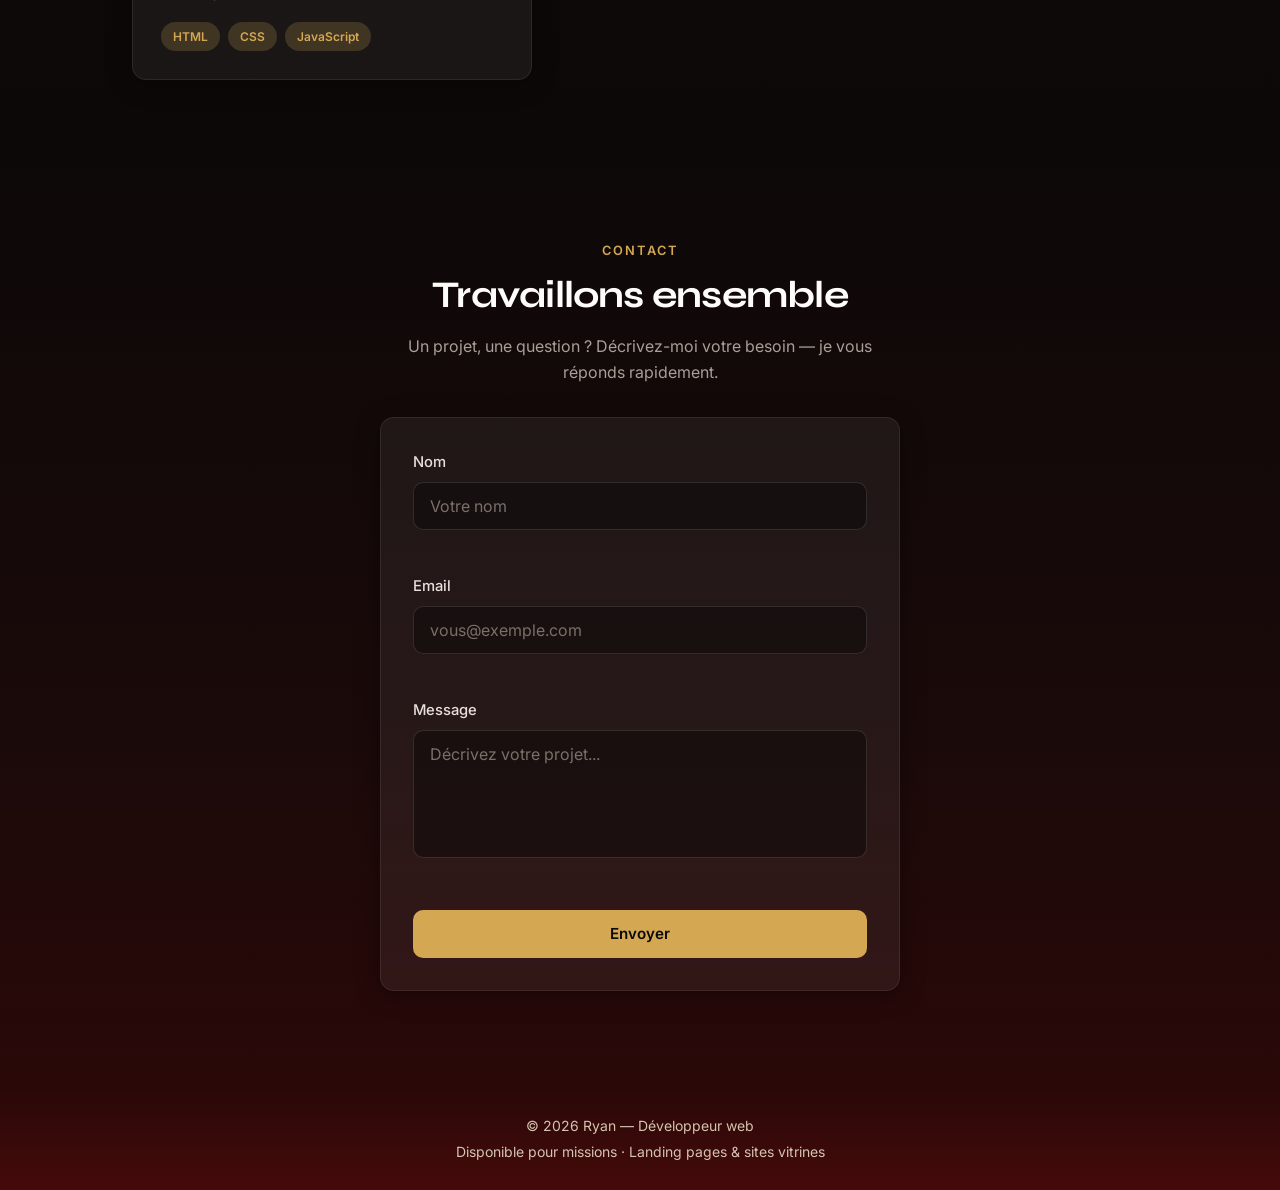
==== commit 4494aaab: "Met La Rustica en projet phare dans le portfolio. Grande fiche featured avec description detaillee, " ====
--- a/portfolio/index.html
+++ b/portfolio/index.html
@@ -100,7 +100,33 @@
       <p class="section-label">Projets</p>
       <h2>Réalisations récentes</h2>
 
-      <div class="projets-grid">
+      <article class="project-featured">
+        <div class="project-featured-media">
+          <img src="La-Rustica.png" alt="Capture du site La Rustica — pizzeria au feu de bois">
+        </div>
+        <div class="project-featured-body">
+          <p class="project-meta">Site vitrine · Restaurant</p>
+          <h3>La Rustica</h3>
+          <span class="project-badge">Projet fictif · démo</span>
+          <p class="project-lead">One-page responsive pensée pour une pizzeria : présentation, carte, plat du jour, avis clients et plan d'accès.</p>
+          <ul class="project-highlights">
+            <li>Hero immersif et navigation active au scroll</li>
+            <li>Carte menu stylisée et suggestion du chef</li>
+            <li>Horaires, contact et Google Maps intégrée</li>
+          </ul>
+          <div class="project-tags">
+            <span>HTML</span>
+            <span>CSS</span>
+            <span>JavaScript</span>
+            <span>Responsive</span>
+            <span>One-page</span>
+          </div>
+          <a href="https://la-rustica-pizza.netlify.app" target="_blank" rel="noopener noreferrer" class="btn btn-primary project-featured-cta">Voir le site</a>
+        </div>
+      </article>
+
+      <div class="projets-autres">
+        <p class="projets-autres-label">Autres projets</p>
         <article class="project-card">
           <div class="project-image">
             <img src="Portfolio.png" alt="Capture du portfolio Ryan Jaspart">
@@ -113,22 +139,6 @@
               <span>CSS</span>
               <span>JavaScript</span>
             </div>
-          </div>
-        </article>
-
-        <article class="project-card">
-          <div class="project-image">
-            <img src="La-Rustica.png" alt="Capture du site La Rustica — pizzeria au feu de bois">
-          </div>
-          <div class="project-body">
-            <h3>La Rustica <span class="project-fictif">(Fictif)</span></h3>
-            <p>Site vitrine fictif pour une pizzeria — hero, carte, suggestion du chef, avis et horaires.</p>
-            <div class="project-tags">
-              <span>HTML</span>
-              <span>CSS</span>
-              <span>JavaScript</span>
-            </div>
-            <a href="https://la-rustica-pizza.netlify.app" target="_blank" rel="noopener noreferrer" class="project-link">Voir le site</a>
           </div>
         </article>
       </div>
--- a/portfolio/portfolio.css
+++ b/portfolio/portfolio.css
@@ -324,6 +324,131 @@
   gap: 1.75rem;
 }
 
+.project-featured {
+  display: grid;
+  grid-template-columns: 1.15fr 1fr;
+  gap: 0;
+  background: var(--surface-glass);
+  border: 1px solid rgba(255, 253, 249, 0.1);
+  border-radius: var(--radius);
+  box-shadow: var(--shadow);
+  overflow: hidden;
+  margin-bottom: 3rem;
+  transition: transform 0.25s, background 0.25s, box-shadow 0.25s;
+}
+
+.project-featured:hover {
+  transform: translateY(-6px);
+  background: rgba(255, 253, 249, 0.09);
+  box-shadow: var(--shadow-hover);
+}
+
+.project-featured-media {
+  overflow: hidden;
+  min-height: 100%;
+}
+
+.project-featured-media img {
+  width: 100%;
+  height: 100%;
+  min-height: 280px;
+  object-fit: cover;
+  display: block;
+  transition: transform 0.4s ease;
+}
+
+.project-featured:hover .project-featured-media img {
+  transform: scale(1.03);
+}
+
+.project-featured-body {
+  padding: 2rem 2.25rem;
+  display: flex;
+  flex-direction: column;
+}
+
+.project-meta {
+  margin: 0 0 0.5rem;
+  font-size: 0.78rem;
+  font-weight: 600;
+  letter-spacing: 0.14em;
+  text-transform: uppercase;
+  color: var(--gold);
+}
+
+.project-featured-body h3 {
+  margin: 0 0 0.65rem;
+  font-size: clamp(1.5rem, 3vw, 1.85rem);
+  color: var(--white);
+}
+
+.project-badge {
+  display: inline-block;
+  margin-bottom: 1rem;
+  padding: 0.28rem 0.7rem;
+  font-size: 0.72rem;
+  font-weight: 600;
+  letter-spacing: 0.04em;
+  border-radius: 999px;
+  background: rgba(255, 253, 249, 0.08);
+  color: var(--text-muted);
+  border: 1px solid rgba(255, 253, 249, 0.1);
+}
+
+.project-lead {
+  margin: 0 0 1.15rem;
+  font-size: 0.95rem;
+  color: var(--text-muted);
+  line-height: 1.65;
+}
+
+.project-highlights {
+  list-style: none;
+  margin: 0 0 1.35rem;
+  padding: 0;
+  display: flex;
+  flex-direction: column;
+  gap: 0.45rem;
+}
+
+.project-highlights li {
+  position: relative;
+  padding-left: 1.15rem;
+  font-size: 0.9rem;
+  color: var(--text-muted);
+  line-height: 1.5;
+}
+
+.project-highlights li::before {
+  content: "→";
+  position: absolute;
+  left: 0;
+  color: var(--gold);
+  font-size: 0.85rem;
+}
+
+.project-featured .project-tags {
+  margin-bottom: 1.5rem;
+}
+
+.project-featured-cta {
+  margin-top: auto;
+  align-self: flex-start;
+}
+
+.projets-autres-label {
+  margin: 0 0 1rem;
+  font-size: 0.78rem;
+  font-weight: 600;
+  letter-spacing: 0.14em;
+  text-transform: uppercase;
+  color: var(--text-muted);
+}
+
+.projets-autres {
+  max-width: 400px;
+}
+
 .project-card {
   background: var(--surface-glass);
   border: 1px solid rgba(255, 253, 249, 0.08);
@@ -549,4 +674,20 @@
   .projets-grid {
     grid-template-columns: 1fr;
   }
-}
+
+  .project-featured {
+    grid-template-columns: 1fr;
+  }
+
+  .project-featured-body {
+    padding: 1.5rem 1.35rem 1.75rem;
+  }
+
+  .project-featured-media img {
+    min-height: 200px;
+  }
+
+  .projets-autres {
+    max-width: none;
+  }
+}
